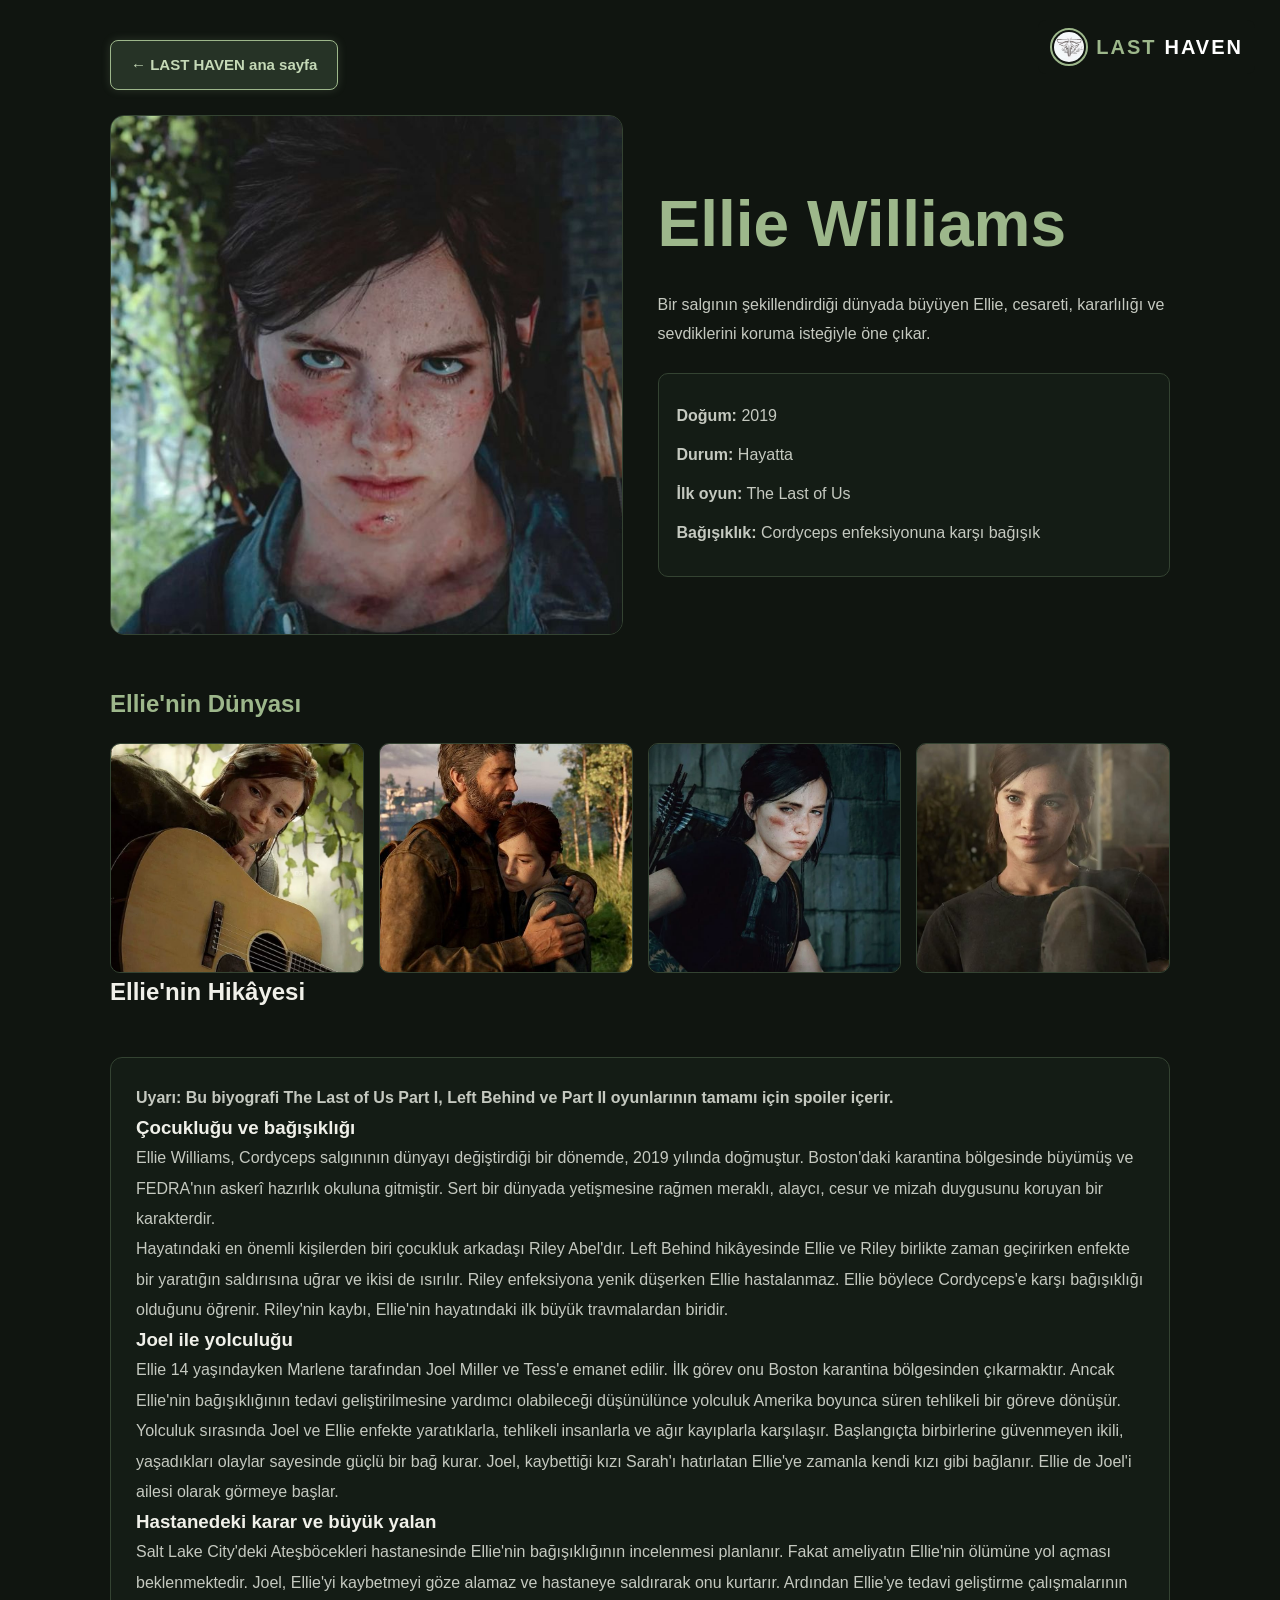
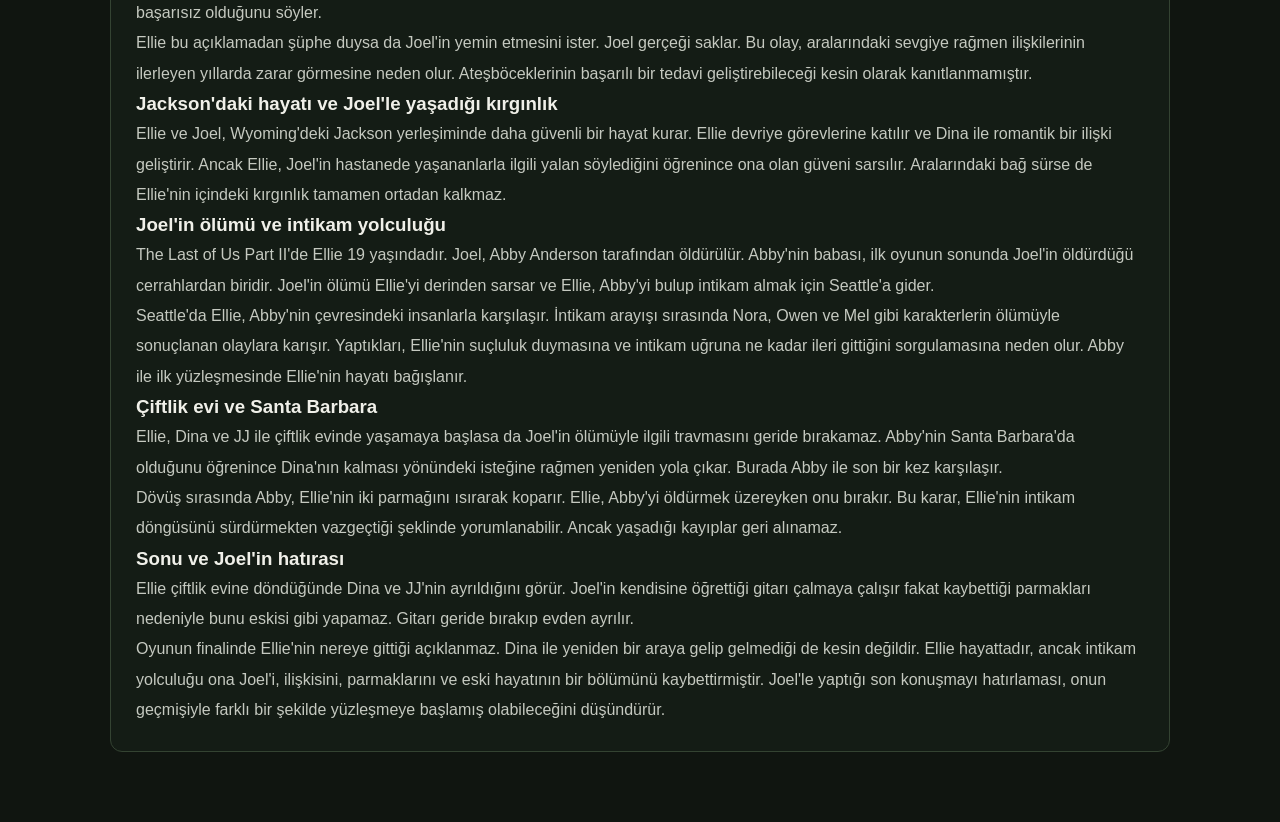
==== ellie.html @ a1680148 "Add files via upload" ====
<!DOCTYPE html>
<html lang="tr">
<head>
    <link rel="icon" type="image/png" href="logo.png">
    <meta charset="UTF-8">
    <meta name="viewport" content="width=device-width, initial-scale=1.0">
    <title>Ellie Williams | LAST HAVEN</title>
    <link rel="stylesheet" href="style.css">
    <style>
        .character-page {
            max-width: 1100px;
            margin: 0 auto;
            padding: 40px 20px 70px;
            color: #f0f0e9;
        }

        .back-link {
            display: inline-block;
            color: #9db78b;
            text-decoration: none;
            margin-bottom: 25px;
        }

        .character-hero {
            display: grid;
            grid-template-columns: 1fr 1fr;
            gap: 35px;
            align-items: center;
        }

        .character-main-image {
            width: 100%;
            height: 520px;
            object-fit: cover;
            border-radius: 14px;
            border: 1px solid #344332;
        }

        .character-info h1 {
            font-size: clamp(2.2rem, 5vw, 4rem);
            margin: 0 0 15px;
            color: #9db78b;
        }

        .character-info p {
            line-height: 1.8;
            color: #c5c9c0;
        }

        .character-details {
            margin-top: 25px;
            padding: 18px;
            background: #141c15;
            border: 1px solid #344332;
            border-radius: 10px;
        }

        .character-details p {
            margin: 10px 0;
        }

        .gallery-title {
            margin: 50px 0 20px;
            color: #9db78b;
        }

        .character-gallery {
            display: grid;
            grid-template-columns: repeat(4, minmax(0, 1fr));
            gap: 15px;
        }

        .character-gallery img {
            width: 100%;
            height: 230px;
            object-fit: cover;
            border-radius: 10px;
            border: 1px solid #344332;
            transition: transform 0.25s, border-color 0.25s;
        }

        .character-gallery img:hover {
            transform: translateY(-5px);
            border-color: #9db78b;
        }

        .character-story {
            margin-top: 45px;
            padding: 25px;
            background: #141c15;
            border-radius: 12px;
            border: 1px solid #344332;
        }

        .character-story h2 {
            color: #9db78b;
        }

        .character-story p {
            line-height: 1.9;
            color: #c5c9c0;
        }

        @media (max-width: 700px) {
            .character-hero {
                grid-template-columns: 1fr;
            }

            .character-main-image {
                height: 400px;
            }

            .character-gallery {
                grid-template-columns: repeat(2, minmax(0, 1fr));
            }

            .character-gallery img {
                height: 200px;
            }
        }
        
.back-link {
    display: inline-flex;
    align-items: center;
    gap: 8px;
    padding: 12px 20px;
    margin-bottom: 25px;

    background-color: #263326;
    color: #c5d9b7;
    border: 1px solid #9db78b;
    border-radius: 8px;

    font-size: 15px;
    font-weight: bold;
    text-decoration: none;

    box-shadow: 0 0 10px rgba(157, 183, 139, 0.2);
    transition: all 0.3s ease;
}

.back-link:hover {
    background-color: #9db78b;
    color: #101510;
    box-shadow: 0 0 18px rgba(157, 183, 139, 0.5);
    transform: translateY(-2px);
}

/* LAST HAVEN logo ve yazısı */
.site-logo {
    position: fixed;
    top: 20px;
    right: 25px;
    display: flex;
    align-items: center;
    gap: 8px;
    text-decoration: none;
    font-size: 20px;
    font-weight: 800;
    letter-spacing: 2px;
    z-index: 9999;
    background: #101510;
    padding: 8px 12px;
    border-radius: 8px;
    transition: transform 0.3s ease;
}

.site-logo img {
    width: 38px;
    height: 38px;
    object-fit: contain;
}

.site-logo .logo-last {
    color: #9db78b;
}

.site-logo .logo-haven {
    color: #ffffff;
}

.site-logo:hover {
    transform: scale(1.04);
}

@media (max-width: 700px) {
    .site-logo {
        top: 12px;
        right: 12px;
        gap: 5px;
        font-size: 14px;
        padding: 6px 8px;
    }

    .site-logo img {
        width: 28px;
        height: 28px;
    }
}
.site-logo .logo-last {
    color: #9db78b !important;
}

.site-logo .logo-haven {
    color: #ffffff !important;
}

.site-logo img {
    display: block;
    width: 38px;
    height: 38px;
    object-fit: contain;
}

.site-logo {
    position: fixed;
    top: 20px;
    right: 25px;
    display: flex;
    align-items: center;
    gap: 8px;
    text-decoration: none;
    font-size: 20px;
    font-weight: 800;
    letter-spacing: 2px;
    z-index: 9999;
}


.site-logo img {
    display: block;
    width: 38px;
    height: 38px;
    object-fit: cover;
    border-radius: 50%;
    border: 2px solid #9db78b;
    padding: 2px;
    box-sizing: border-box;
}



.site-logo .logo-last {
    color: #9db78b !important;
}

.site-logo .logo-haven {
    color: #ffffff !important;
}

@media (max-width: 700px) {
    .site-logo {
        top: 12px;
        right: 12px;
        font-size: 14px;
        gap: 5px;
    }

    .site-logo img {
        width: 28px;
        height: 28px;
    }
}



    </style>
</head>
<body>
    



<a href="index.html" class="site-logo">
    <img src="logo.png" alt="Last Haven Logo">
    <span class="logo-last">LAST</span>
    <span class="logo-haven">HAVEN</span>
</a>





    <main class="character-page">
        <a href="index.html" class="back-link">← LAST HAVEN ana sayfa</a>

        <section class="character-hero">
            <img
                src="images/ellie.jpg"
                alt="Ellie Williams"
                class="character-main-image"
            >

            <div class="character-info">
                <h1>Ellie Williams</h1>
                <p>
                    Bir salgının şekillendirdiği dünyada büyüyen Ellie,
                    cesareti, kararlılığı ve sevdiklerini koruma isteğiyle
                    öne çıkar.
                </p>

                <div class="character-details">
                    <p><strong>Doğum:</strong> 2019</p>
                    <p><strong>Durum:</strong> Hayatta</p>
                    <p><strong>İlk oyun:</strong> The Last of Us</p>
                    <p><strong>Bağışıklık:</strong> Cordyceps enfeksiyonuna karşı bağışık</p>
                </div>
            </div>
        </section>

        <h2 class="gallery-title">Ellie'nin Dünyası</h2>

        <section class="character-gallery">
            <img src="images/ellie-guitar.jpg" alt="Ellie gitarıyla">
            <img src="images/ellie-seattle.jpg" alt="Ellie Seattle'da">
            <img src="images/ellie-santa-barbara.jpg" alt="Ellie Santa Barbara'da">
            <img src="images/ellie-portrait.jpg" alt="Ellie portresi">
        </section>

        
<h2>Ellie'nin Hikâyesi</h2>

<section class="character-story">
    <p><strong>Uyarı: Bu biyografi The Last of Us Part I,
    Left Behind ve Part II oyunlarının tamamı için spoiler içerir.</strong></p>

    <h3>Çocukluğu ve bağışıklığı</h3>
    <p>
        Ellie Williams, Cordyceps salgınının dünyayı değiştirdiği bir dönemde,
        2019 yılında doğmuştur. Boston'daki karantina bölgesinde büyümüş ve
        FEDRA'nın askerî hazırlık okuluna gitmiştir. Sert bir dünyada yetişmesine
        rağmen meraklı, alaycı, cesur ve mizah duygusunu koruyan bir karakterdir.
    </p>
    <p>
        Hayatındaki en önemli kişilerden biri çocukluk arkadaşı Riley Abel'dır.
        Left Behind hikâyesinde Ellie ve Riley birlikte zaman geçirirken enfekte
        bir yaratığın saldırısına uğrar ve ikisi de ısırılır. Riley enfeksiyona
        yenik düşerken Ellie hastalanmaz. Ellie böylece Cordyceps'e karşı
        bağışıklığı olduğunu öğrenir. Riley'nin kaybı, Ellie'nin hayatındaki
        ilk büyük travmalardan biridir.
    </p>

    <h3>Joel ile yolculuğu</h3>
    <p>
        Ellie 14 yaşındayken Marlene tarafından Joel Miller ve Tess'e emanet
        edilir. İlk görev onu Boston karantina bölgesinden çıkarmaktır.
        Ancak Ellie'nin bağışıklığının tedavi geliştirilmesine yardımcı
        olabileceği düşünülünce yolculuk Amerika boyunca süren tehlikeli
        bir göreve dönüşür.
    </p>
    <p>
        Yolculuk sırasında Joel ve Ellie enfekte yaratıklarla, tehlikeli
        insanlarla ve ağır kayıplarla karşılaşır. Başlangıçta birbirlerine
        güvenmeyen ikili, yaşadıkları olaylar sayesinde güçlü bir bağ kurar.
        Joel, kaybettiği kızı Sarah'ı hatırlatan Ellie'ye zamanla kendi kızı
        gibi bağlanır. Ellie de Joel'i ailesi olarak görmeye başlar.
    </p>

    <h3>Hastanedeki karar ve büyük yalan</h3>
    <p>
        Salt Lake City'deki Ateşböcekleri hastanesinde Ellie'nin bağışıklığının
        incelenmesi planlanır. Fakat ameliyatın Ellie'nin ölümüne yol açması
        beklenmektedir. Joel, Ellie'yi kaybetmeyi göze alamaz ve hastaneye
        saldırarak onu kurtarır. Ardından Ellie'ye tedavi geliştirme
        çalışmalarının başarısız olduğunu söyler.
    </p>
    <p>
        Ellie bu açıklamadan şüphe duysa da Joel'in yemin etmesini ister.
        Joel gerçeği saklar. Bu olay, aralarındaki sevgiye rağmen ilişkilerinin
        ilerleyen yıllarda zarar görmesine neden olur. Ateşböceklerinin
        başarılı bir tedavi geliştirebileceği kesin olarak kanıtlanmamıştır.
    </p>

    <h3>Jackson'daki hayatı ve Joel'le yaşadığı kırgınlık</h3>
    <p>
        Ellie ve Joel, Wyoming'deki Jackson yerleşiminde daha güvenli bir
        hayat kurar. Ellie devriye görevlerine katılır ve Dina ile romantik
        bir ilişki geliştirir. Ancak Ellie, Joel'in hastanede yaşananlarla
        ilgili yalan söylediğini öğrenince ona olan güveni sarsılır.
        Aralarındaki bağ sürse de Ellie'nin içindeki kırgınlık tamamen
        ortadan kalkmaz.
    </p>

    <h3>Joel'in ölümü ve intikam yolculuğu</h3>
    <p>
        The Last of Us Part II'de Ellie 19 yaşındadır. Joel, Abby Anderson
        tarafından öldürülür. Abby'nin babası, ilk oyunun sonunda Joel'in
        öldürdüğü cerrahlardan biridir. Joel'in ölümü Ellie'yi derinden
        sarsar ve Ellie, Abby'yi bulup intikam almak için Seattle'a gider.
    </p>
    <p>
        Seattle'da Ellie, Abby'nin çevresindeki insanlarla karşılaşır.
        İntikam arayışı sırasında Nora, Owen ve Mel gibi karakterlerin
        ölümüyle sonuçlanan olaylara karışır. Yaptıkları, Ellie'nin
        suçluluk duymasına ve intikam uğruna ne kadar ileri gittiğini
        sorgulamasına neden olur. Abby ile ilk yüzleşmesinde Ellie'nin
        hayatı bağışlanır.
    </p>

    <h3>Çiftlik evi ve Santa Barbara</h3>
    <p>
        Ellie, Dina ve JJ ile çiftlik evinde yaşamaya başlasa da Joel'in
        ölümüyle ilgili travmasını geride bırakamaz. Abby'nin Santa Barbara'da
        olduğunu öğrenince Dina'nın kalması yönündeki isteğine rağmen yeniden
        yola çıkar. Burada Abby ile son bir kez karşılaşır.
    </p>
    <p>
        Dövüş sırasında Abby, Ellie'nin iki parmağını ısırarak koparır.
        Ellie, Abby'yi öldürmek üzereyken onu bırakır. Bu karar, Ellie'nin
        intikam döngüsünü sürdürmekten vazgeçtiği şeklinde yorumlanabilir.
        Ancak yaşadığı kayıplar geri alınamaz.
    </p>

    <h3>Sonu ve Joel'in hatırası</h3>
    <p>
        Ellie çiftlik evine döndüğünde Dina ve JJ'nin ayrıldığını görür.
        Joel'in kendisine öğrettiği gitarı çalmaya çalışır fakat kaybettiği
        parmakları nedeniyle bunu eskisi gibi yapamaz. Gitarı geride bırakıp
        evden ayrılır.
    </p>
    <p>
        Oyunun finalinde Ellie'nin nereye gittiği açıklanmaz. Dina ile
        yeniden bir araya gelip gelmediği de kesin değildir. Ellie hayattadır,
        ancak intikam yolculuğu ona Joel'i, ilişkisini, parmaklarını ve
        eski hayatının bir bölümünü kaybettirmiştir. Joel'le yaptığı son
        konuşmayı hatırlaması, onun geçmişiyle farklı bir şekilde yüzleşmeye
        başlamış olabileceğini düşündürür.
    </p>
</section>

    </main>

</body>
</html>
---- style.css ----
/* GENEL AYARLAR */

* {
    margin: 0;
    padding: 0;
    box-sizing: border-box;
}

html {
    scroll-behavior: smooth;
}

body {
    background-color: #101510;
    color: #e8e8df;
    font-family: Arial, sans-serif;
    line-height: 1.6;
}

/* ÜST MENÜ */

.site-header {
    position: sticky;
    top: 0;
    z-index: 100;

    background-color: rgba(15, 22, 16, 0.95);
    border-bottom: 1px solid #344235;
}

.navbar {
    max-width: 1200px;
    margin: 0 auto;
    padding: 22px 24px;

    display: flex;
    align-items: center;
    justify-content: space-between;
    gap: 24px;
}

.logo {
    display: inline-flex;
    align-items: center;
    gap: 10px;

    color: #f0f0e9;
    font-size: 23px;
    font-weight: 800;
    text-decoration: none;
    letter-spacing: 2px;
    white-space: nowrap;
    
}

.logo-img {
    width: 34px;
    height: 34px;
    object-fit: cover;
    border-radius: 50%;
    display: block;
}

.logo-text {
    display: inline-block;
}

.logo span {
    color: #91a87d;
}

.nav-links {
    display: flex;
    align-items: center;
    gap: 30px;
}

.nav-links a {
    color: #c0c9bb;
    font-size: 14px;
    text-decoration: none;
    transition: color 0.3s;
}

.nav-links a:hover {
    color: #b2d49d;
}

.cart-button {
    position: relative;
    padding: 10px 15px;

    border: 1px solid #52634e;
    border-radius: 8px;

    background-color: #243026;
    color: white;
    font-size: 20px;

    cursor: pointer;
}

#sepetSayisi {
    position: absolute;
    top: -9px;
    right: -9px;

    min-width: 22px;
    padding: 2px 5px;

    background-color: #91a87d;
    color: #101510;

    border-radius: 20px;
    font-size: 12px;
    font-weight: bold;
    text-align: center;
}

/* BÜYÜK GİRİŞ ALANI */

.hero {
    position: relative;
    min-height: 610px;

    display: flex;
    align-items: center;

    padding: 100px 8%;

    background:
        linear-gradient(
            90deg,
            rgba(8, 14, 9, 0.96),
            rgba(8, 14, 9, 0.48)
        ),
        linear-gradient(
            135deg,
            #283b2a,
            #111811 65%
        );
}

.hero-content {
    position: relative;
    z-index: 1;
    max-width: 650px;
}

.hero-label {
    margin-bottom: 20px;

    color: #a4ba90;
    font-size: 12px;
    font-weight: bold;
    letter-spacing: 4px;
}

.hero h1 {
    font-size: clamp(38px, 6vw, 76px);
    line-height: 1.1;
    letter-spacing: -2px;
}

.hero h1 span {
    display: block;
    color: #9db78b;
}

.hero-description {
    max-width: 480px;
    margin-top: 25px;

    color: #bfc8ba;
    font-size: 17px;
}

.hero-button {
    display: inline-block;

    margin-top: 35px;
    padding: 14px 28px;

    background-color: #647f54;
    color: #ffffff;

    border-radius: 5px;
    text-decoration: none;
    font-weight: bold;

    transition:
        background-color 0.3s,
        transform 0.3s;
}

.hero-button:hover {
    background-color: #83a36f;
    transform: translateY(-3px);
}

/* DİĞER BÖLÜMLER */

.placeholder-section {
    padding: 100px 8%;
    min-height: 260px;

    border-top: 1px solid #2a352b;
}

.placeholder-section h2 {
    margin-bottom: 14px;
    color: #e4eadd;
    font-size: 30px;
}

.placeholder-section p {
    color: #aab8a8;
}

/* ALT BİLGİ */

.site-footer {
    padding: 30px 20px;

    background-color: #0b100c;
    border-top: 1px solid #2a352b;

    color: #819080;
    text-align: center;
    font-size: 13px;
}

/* TELEFON UYUMLULUĞU */

@media (max-width: 768px) {

    .navbar {
        flex-wrap: wrap;
    }

    .nav-links {
        order: 3;
        width: 100%;
        justify-content: center;
        flex-wrap: wrap;
        gap: 14px;
    }

    .hero {
        min-height: 520px;
        padding: 75px 7%;
    }

    .hero h1 {
        letter-spacing: -1px;
    }

    .hero-description {
        font-size: 15px;
    }
}


/* ===== HAKKIMIZDA ===== */

.about-section {
    padding: 100px 8%;
    background-color: #141c15;
    border-top: 1px solid #344235;
}

.about-container {
    max-width: 1100px;
    margin: 0 auto;
}

.about-label {
    color: #9db78b;
    font-size: 12px;
    letter-spacing: 4px;
    font-weight: bold;
    margin-bottom: 15px;
}

.about-container h2 {
    font-size: clamp(30px, 5vw, 48px);
    color: #f0f0e9;
    margin-bottom: 20px;
}

.about-container h2 span {
    color: #9db78b;
}

.about-description {
    max-width: 750px;
    color: #bfc8ba;
    font-size: 17px;
    line-height: 1.9;
    margin-bottom: 40px;
}

/* MAĞAZA ADRESİ */

.store-address {
    padding: 25px;
    margin-bottom: 30px;
    background-color: #1d291e;
    border: 1px solid #344235;
    border-radius: 12px;
}

.store-address h3 {
    color: #e8e8df;
    margin-bottom: 10px;
}

.store-address p {
    color: #bfc8ba;
}

.store-address small {
    display: block;
    margin-top: 8px;
    color: #91a28f;
}

/* İLETİŞİM */

.contact-area {
    padding: 30px;
    background-color: #1d291e;
    border: 1px solid #344235;
    border-radius: 12px;
}

.contact-area h3 {
    color: #f0f0e9;
    font-size: 24px;
    margin-bottom: 10px;
}

.contact-area > p {
    color: #bfc8ba;
    margin-bottom: 25px;
}

.contact-links {
    display: flex;
    flex-wrap: wrap;
    gap: 15px;
}

.contact-btn {
    display: inline-flex;
    align-items: center;
    justify-content: center;

    padding: 13px 24px;

    color: #f0f0e9;
    background-color: #334735;
    border: 1px solid #526b50;
    border-radius: 8px;

    font-size: 14px;
    font-weight: bold;
    text-decoration: none;

    transition: all 0.3s ease;
}

.contact-btn:hover {
    background-color: #658455;
    border-color: #9db78b;
    transform: translateY(-3px);
}

.contact-btn:focus-visible {
    outline: 2px solid #b8e1a7;
    outline-offset: 4px;
}

/* TELEFON EKRANI */

@media (max-width: 480px) {
    .about-section {
        padding: 65px 6%;
    }

    .contact-area {
        padding: 20px;
    }

    .contact-links {
        flex-direction: column;
    }

    .contact-btn {
        width: 100%;
    }
}

/* ===== ÜRÜNLER BÖLÜMÜ ===== */

.products-section {
    padding: 100px 8%;
    background-color: #111711;
    border-top: 1px solid #2a352b;
}

.section-heading {
    max-width: 700px;
    margin-bottom: 45px;
}

.section-label {
    color: #9db78b;
    font-size: 12px;
    font-weight: bold;
    letter-spacing: 4px;
    margin-bottom: 14px;
}

.section-heading h2 {
    font-size: clamp(30px, 5vw, 46px);
    color: #f0f0e9;
    margin-bottom: 14px;
}

.section-description {
    color: #b6c1b4;
    font-size: 16px;
    line-height: 1.8;
}

/* Kartların dizilimi */
.products-grid {
    display: grid;
    grid-template-columns: repeat(4, 1fr);
    gap: 24px;
}

/* Ürün kartı */
.product-card {
    background-color: #1a231b;
    border: 1px solid #324033;
    border-radius: 14px;
    overflow: hidden;
    transition: transform 0.3s ease, border-color 0.3s ease;
}

.product-card:hover {
    transform: translateY(-6px);
    border-color: #7e9a6d;
}

/* Ürün görsel alanı */
.product-image {
    min-height: 180px;
    display: flex;
    align-items: center;
    justify-content: center;

    background:
        linear-gradient(135deg, #2a3a2b, #141b15);
    color: #dfe7d8;
    font-size: 58px;
}

/* Kartın alt bilgi alanı */
.product-content {
    padding: 22px;
}

.product-category {
    color: #90a886;
    font-size: 12px;
    letter-spacing: 2px;
    text-transform: uppercase;
    margin-bottom: 10px;
}

.product-content h3 {
    color: #f0f0e9;
    font-size: 22px;
    margin-bottom: 12px;
    line-height: 1.3;
}

.product-text {
    color: #b7c1b2;
    font-size: 14px;
    line-height: 1.8;
    margin-bottom: 22px;
    min-height: 75px;
}

/* Fiyat ve buton alanı */
.product-bottom {
    display: flex;
    align-items: center;
    justify-content: space-between;
    gap: 12px;
    flex-wrap: wrap;
}

.product-price {
    color: #d8e5ce;
    font-size: 20px;
    font-weight: bold;
}

.add-to-cart-btn {
    padding: 11px 18px;
    border: 1px solid #5e7752;
    border-radius: 8px;
    background-color: #2f3d30;
    color: #f0f0e9;
    font-size: 14px;
    font-weight: bold;
    cursor: pointer;
    transition: all 0.3s ease;
}

.add-to-cart-btn:hover {
    background-color: #6d885d;
    border-color: #9db78b;
    transform: translateY(-2px);
}

/* Tablet */
@media (max-width: 1100px) {
    .products-grid {
        grid-template-columns: repeat(2, 1fr);
    }
}

/* Telefon */
@media (max-width: 640px) {
    .products-section {
        padding: 70px 6%;
    }

    .products-grid {
        grid-template-columns: 1fr;
    }

    .product-content h3 {
        font-size: 20px;
    }
}


/* ===== KOLEKSİYONLAR ===== */

.collections-section {
    padding: 100px 8%;
    background-color: #151d16;
    border-top: 1px solid #344235;
}

.collections-heading {
    margin-bottom: 45px;
}

.collections-label {
    color: #9db78b;
    font-size: 12px;
    font-weight: bold;
    letter-spacing: 3px;
}

.collections-heading h2 {
    color: #f0f0e9;
    font-size: 38px;
    margin: 12px 0;
}

.collections-heading > p:last-child {
    color: #b6c1b4;
}

/* Üç kartı yan yana dizer */
.collections-grid {
    display: grid;
    grid-template-columns: repeat(3, 1fr);
    gap: 24px;
}

.collection-card {
    display: flex;
    flex-direction: column;

    padding: 30px;
    background-color: #202c21;
    border: 1px solid #415343;
    border-radius: 14px;

    transition: transform 0.3s, border-color 0.3s;
}

.collection-card:hover {
    transform: translateY(-6px);
    border-color: #9db78b;
}

.collection-symbol {
    font-size: 46px;
    margin-bottom: 20px;
}

.collection-number {
    color: #9db78b;
    font-size: 11px;
    letter-spacing: 2px;
}

.collection-card h3 {
    color: #f0f0e9;
    font-size: 25px;
    margin: 12px 0;
}

.collection-description {
    color: #b6c1b4;
    font-size: 14px;
    margin-bottom: 22px;
}

.collection-items {
    padding-left: 20px;
    margin-bottom: 30px;
    color: #d0d9ca;
    line-height: 2;
}

.collection-items li::marker {
    color: #9db78b;
}

.collection-bottom {
    margin-top: auto;
    display: flex;
    flex-direction: column;
    gap: 15px;
}

.collection-price {
    color: #e2edd9;
    font-size: 25px;
    font-weight: bold;
}

.collection-cart-btn {
    padding: 14px 18px;
    background-color: #647f54;
    color: white;

    border: none;
    border-radius: 8px;

    font-size: 14px;
    font-weight: bold;
    cursor: pointer;

    transition: background-color 0.3s;
}

.collection-cart-btn:hover {
    background-color: #83a36f;
}

.collections-disclaimer {
    margin-top: 28px;
    color: #91a28f;
    font-size: 12px;
}

/* Tablet */
@media (max-width: 1000px) {
    .collections-grid {
        grid-template-columns: repeat(2, 1fr);
    }
}

/* Telefon */
@media (max-width: 650px) {
    .collections-section {
        padding: 70px 6%;
    }

    .collections-grid {
        grid-template-columns: 1fr;
    }

    .collections-heading h2 {
        font-size: 30px;
    }
}

/* ===== ÜRÜN ARAMA VE FİLTRELEME ===== */

.product-filters {
    margin-bottom: 35px;
}

/* Arama kutusu */
.search-box {
    display: flex;
    align-items: center;
    gap: 12px;

    max-width: 500px;
    padding: 15px 20px;

    background-color: #202c21;
    border: 1px solid #415343;
    border-radius: 10px;

    margin-bottom: 25px;
}

.search-box i {
    color: #9db78b;
    font-size: 18px;
}

.search-box input {
    width: 100%;

    background: transparent;
    border: none;
    outline: none;

    color: #f0f0e9;
    font-size: 15px;
}

.search-box input::placeholder {
    color: #91a28f;
}

.search-box:focus-within {
    border-color: #9db78b;
    box-shadow: 0 0 0 2px rgba(157, 183, 139, 0.2);
}

/* Kategori butonları */
.category-filters {
    display: flex;
    flex-wrap: wrap;
    gap: 12px;
}

.filter-btn {
    padding: 11px 18px;

    background-color: #202c21;
    color: #bfc8ba;

    border: 1px solid #415343;
    border-radius: 8px;

    font-size: 14px;
    cursor: pointer;

    transition: all 0.3s ease;
}

.filter-btn:hover {
    background-color: #354837;
    color: white;
}

/* Seçili kategori */
.filter-btn.active {
    background-color: #647f54;
    border-color: #9db78b;
    color: white;
    font-weight: bold;
}

/* Sonuç mesajı */
.product-results {
    margin-top: 18px;
    color: #9db78b;
    font-size: 14px;
}

/* Filtrelenen ürünleri gizleme */
.product-card.is-hidden {
    display: none;
}

/* Telefon */
@media (max-width: 640px) {

    .search-box {
        max-width: 100%;
    }

    .category-filters {
        gap: 8px;
    }

    .filter-btn {
        padding: 10px 13px;
        font-size: 12px;
    }
}
.back-link {
    color: #9db78b;
    text-decoration: none;
    font-size: 14px;
}

.back-link:hover {
    color: #d4e6ca;
}


/* ===== KÜÇÜK BİLDİRİM SİSTEMİ ===== */

.toast {
    position: fixed;
    top: 90px;
    right: 25px;

    z-index: 5000;

    display: flex;
    align-items: center;
    gap: 12px;

    max-width: min(360px, calc(100vw - 32px));
    padding: 16px 22px;

    background-color: #1d3020;
    color: #f0f0e9;

    border: 1px solid #73976b;
    border-radius: 12px;

    box-shadow: 0 12px 35px rgba(0, 0, 0, 0.4);

    opacity: 0;
    visibility: hidden;
    transform: translateY(-15px);
    pointer-events: none;

    transition:
        opacity 0.3s ease,
        transform 0.3s ease,
        visibility 0.3s ease;
}

/* Bildirim görünürken */
.toast.show {
    opacity: 1;
    visibility: visible;
    transform: translateY(0);
}

/* Onay işareti */
.toast-icon {
    width: 27px;
    height: 27px;

    display: flex;
    justify-content: center;
    align-items: center;
    flex-shrink: 0;

    background-color: #526f48;
    color: white;

    border-radius: 50%;
    font-weight: bold;
}

#bildirimMetni {
    font-size: 14px;
    line-height: 1.5;
}

/* Mobil */
@media (max-width: 480px) {
    .toast {
        top: 75px;
        right: 16px;
        left: 16px;
        max-width: none;
    }
}

@media (prefers-reduced-motion: reduce) {
    .toast {
        transition: none;
    }
}


/* LAST HAVEN LOGO RENKLERİ */

.logo .logo-text {
    display: inline-flex;
    align-items: center;
    gap: 6px;
}

.logo .logo-white {
    color: #f0f0e9;
}

.logo .logo-green {
    color: #91a87d;
}

.logo-img {
    width: 34px;
    height: 34px;
    object-fit: cover;
    border-radius: 50%;
}


/* ===== HERO KARAKTER FOTOĞRAFLARI ===== */

.hero {
    display: flex;
    align-items: center;
    justify-content: space-between;
    gap: 50px;
}

/* Soldaki yazı alanı */
.hero-content {
    flex: 1;
    min-width: 0;
}

/* Sağdaki karakter alanı */
.hero-characters {
    display: flex;
    align-items: center;
    gap: 12px;
    width: 48%;
    height: 350px;
    flex-shrink: 0;
}

/* Her karakterin fotoğraf kutusu */
.character-photo {
    position: relative;
    flex: 1;
    height: 100%;
    min-width: 0;
    overflow: hidden;

    border-radius: 12px;
    border: 1px solid #3c5137;
}

/* Fotoğraflar */
.character-photo img {
    width: 100%;
    height: 100%;
    object-fit: cover;

    filter: brightness(0.8) saturate(0.75);
    transition: transform 0.4s ease, filter 0.4s ease;
}

/* Karakter isimleri */
.character-photo span {
    position: absolute;
    bottom: 15px;
    left: 0;
    width: 100%;

    color: white;
    text-align: center;
    font-size: 12px;
    font-weight: 700;
    letter-spacing: 2px;

    text-shadow: 0 2px 8px black;
}

/* Fareyle üzerine gelince */
.character-photo:hover img {
    transform: scale(1.07);
    filter: brightness(1) saturate(1);
}

/* Telefon ve tablet görünümü */
@media (max-width: 900px) {

    .hero {
        flex-direction: column;
        align-items: stretch;
    }

    .hero-characters {
        width: 100%;
        height: 300px;
    }
}

@media (max-width: 480px) {

    .hero-characters {
        gap: 7px;
        height: 220px;
    }

    .character-photo span {
        font-size: 10px;
        letter-spacing: 1px;
    }
}


.hero-characters {
    position: relative;
}

.character-notice {
    color: #c7d2c0;
    font-size: 13px;
    line-height: 1.5;
    text-align: center;
    margin: 0 0 12px;
    width: 100%;
}

.hero-side {
    width: 48%;
    flex-shrink: 0;
    min-width: 0;
}

.hero-side .hero-characters {
    width: 100%;
}

.character-notice {
    position: static;
    width: 100%;
    box-sizing: border-box;

    margin: 0 0 15px;
    padding: 12px 16px;

    text-align: center;
    color: #c7d2c0;
    font-size: 15px;
    line-height: 1.6;

    border: 1px solid #3c5137;
    border-radius: 12px;
    background: rgba(60, 81, 55, 0.12);
}

@media (max-width: 900px) {
    .hero-side {
        width: 100%;
    }
}
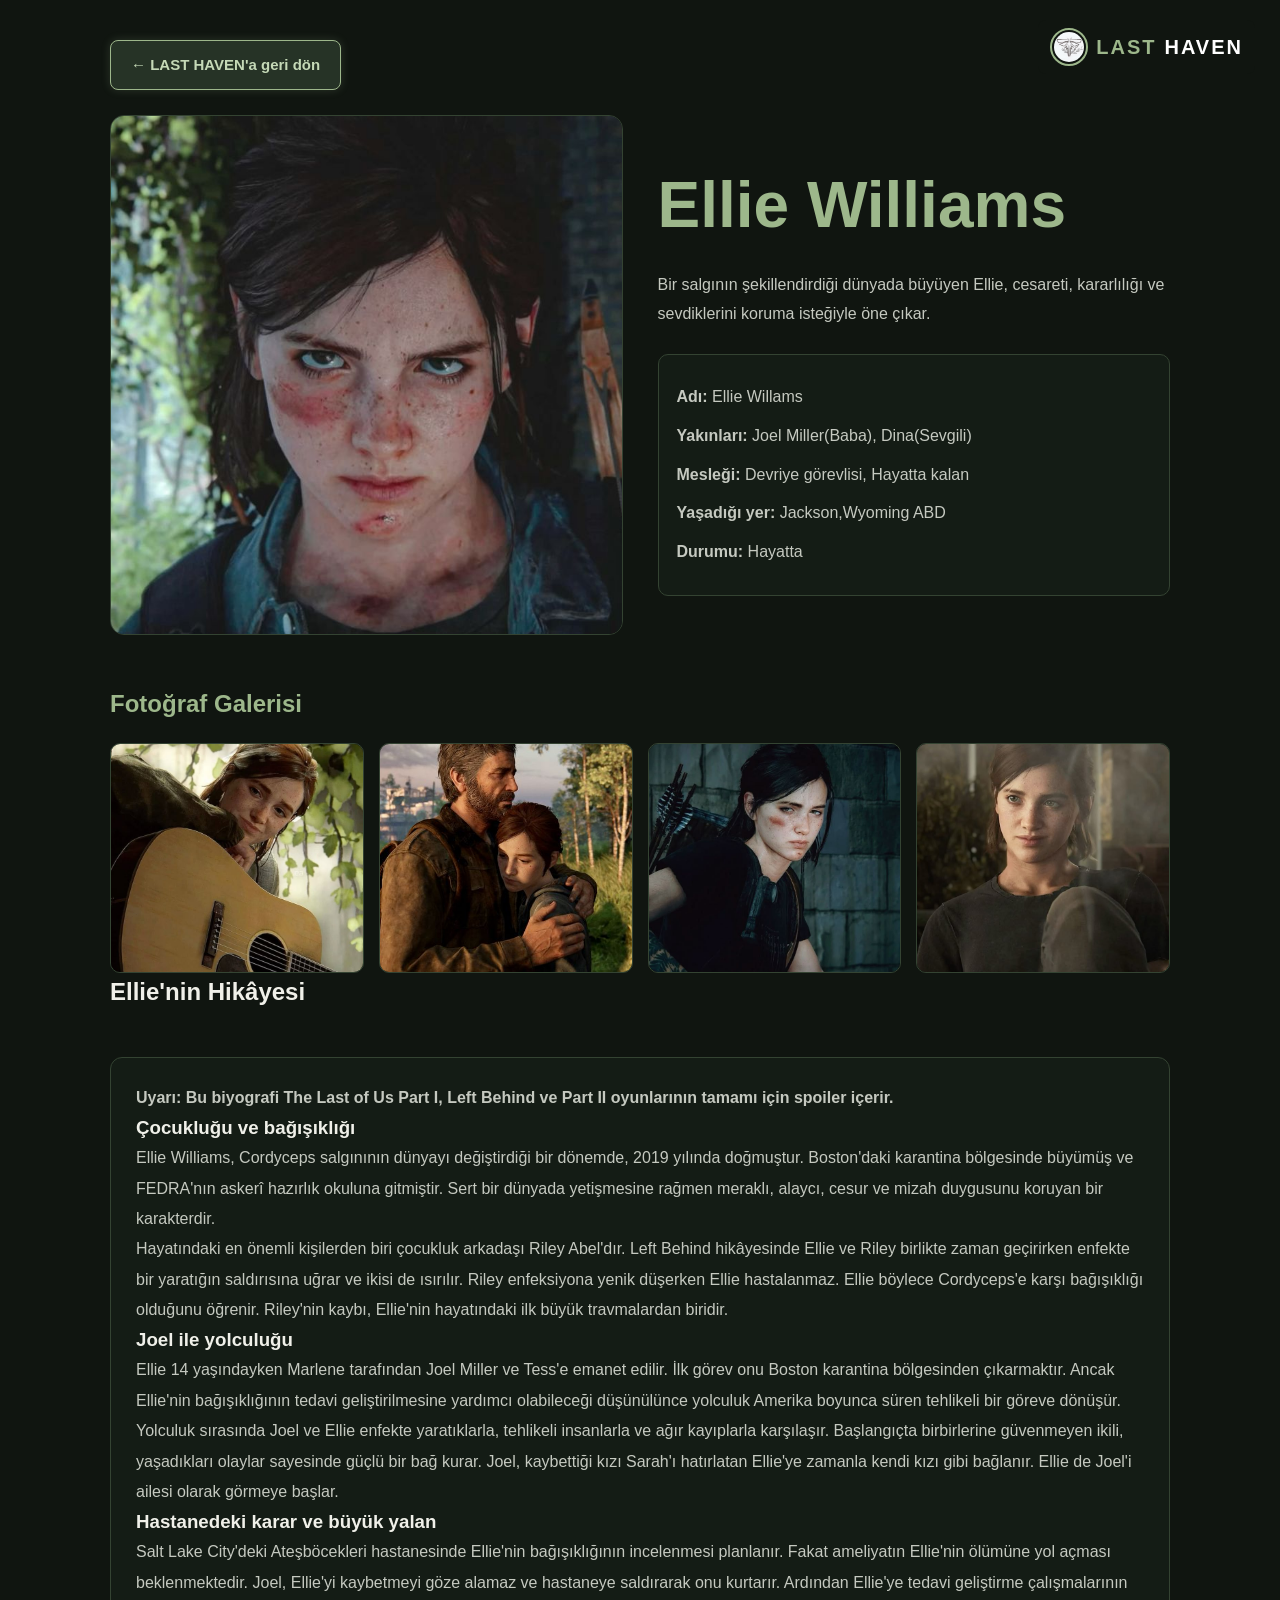
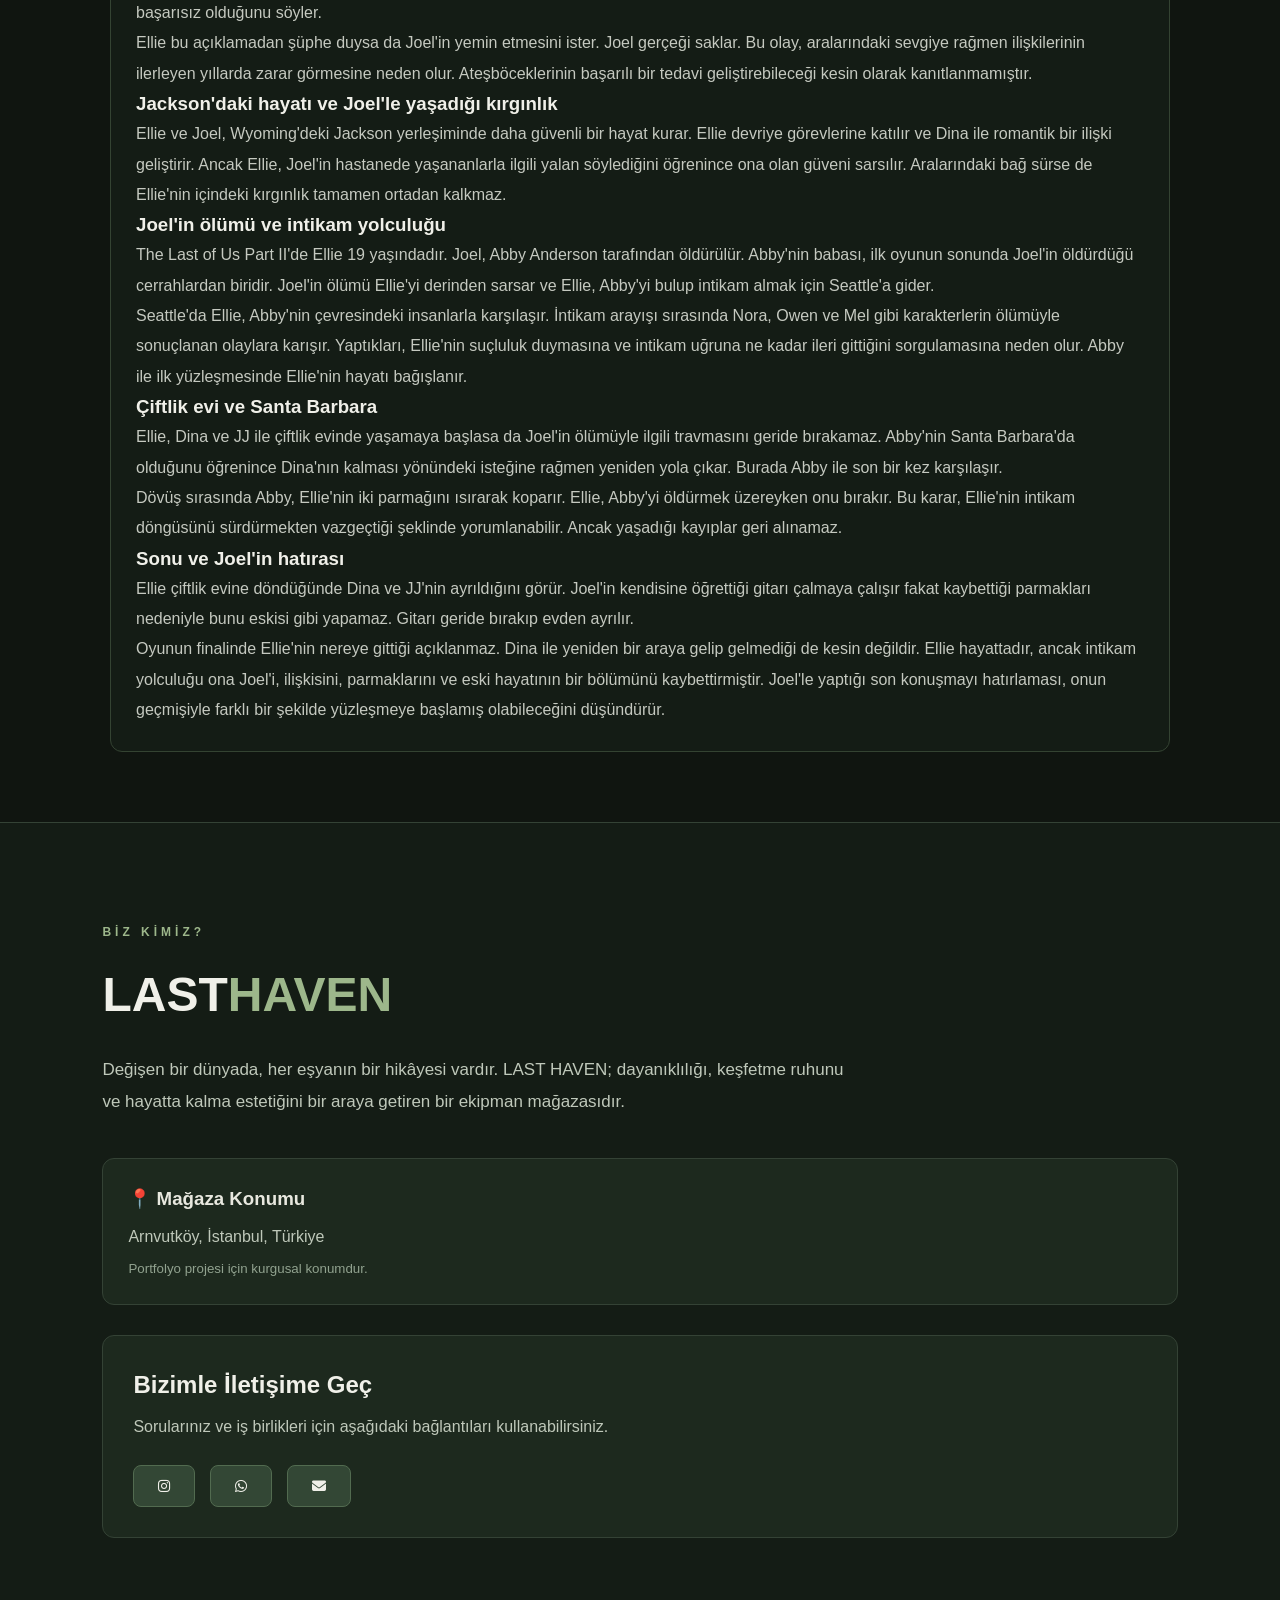
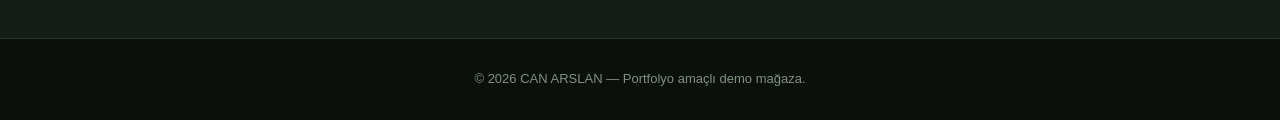
==== commit 651c9559: "Add files via upload" ====
--- a/ellie.html
+++ b/ellie.html
@@ -6,6 +6,8 @@
     <meta charset="UTF-8">
     <meta name="viewport" content="width=device-width, initial-scale=1.0">
     <title>Ellie Williams | LAST HAVEN</title>
+    <link rel="stylesheet"
+href="https://cdnjs.cloudflare.com/ajax/libs/font-awesome/6.5.1/css/all.min.css">
     <link rel="stylesheet" href="style.css">
     <style>
         .character-page {
@@ -261,13 +263,106 @@
         width: 28px;
         height: 28px;
     }
-}
-
+    .site-footer {
+    padding: 30px 20px;
+
+    background-color: #0b100c;
+    border-top: 1px solid #2a352b;
+
+    color: #819080;
+    text-align: center;
+    font-size: 13px;
+}
+}
+
+
+
+
+store-address {
+    padding: 25px;
+    margin-bottom: 30px;
+    background-color: #1d291e;
+    border: 1px solid #344235;
+    border-radius: 12px;
+}
+
+.store-address h3 {
+    color: #e8e8df;
+    margin-bottom: 10px;
+}
+
+.store-address p {
+    color: #bfc8ba;
+}
+
+.store-address small {
+    display: block;
+    margin-top: 8px;
+    color: #91a28f;
+}
+
+/* İLETİŞİM */
+
+.contact-area {
+    padding: 30px;
+    background-color: #1d291e;
+    border: 1px solid #344235;
+    border-radius: 12px;
+}
+
+.contact-area h3 {
+    color: #f0f0e9;
+    font-size: 24px;
+    margin-bottom: 10px;
+}
+
+.contact-area > p {
+    color: #bfc8ba;
+    margin-bottom: 25px;
+}
+
+.contact-links {
+    display: flex;
+    flex-wrap: wrap;
+    gap: 15px;
+}
+
+.contact-btn {
+    display: inline-flex;
+    align-items: center;
+    justify-content: center;
+
+    padding: 13px 24px;
+
+    color: #f0f0e9;
+    background-color: #334735;
+    border: 1px solid #526b50;
+    border-radius: 8px;
+
+    font-size: 14px;
+    font-weight: bold;
+    text-decoration: none;
+
+    transition: all 0.3s ease;
+}
+
+.contact-btn:hover {
+    background-color: #658455;
+    border-color: #9db78b;
+    transform: translateY(-3px);
+}
+
+.contact-btn:focus-visible {
+    outline: 2px solid #b8e1a7;
+    outline-offset: 4px;
+}
 
 
     </style>
 </head>
 <body>
+
+
     
 
 
@@ -283,7 +378,7 @@
 
 
     <main class="character-page">
-        <a href="index.html" class="back-link">← LAST HAVEN ana sayfa</a>
+        <a href="index.html" class="back-link">← LAST HAVEN'a geri dön</a>
 
         <section class="character-hero">
             <img
@@ -301,15 +396,16 @@
                 </p>
 
                 <div class="character-details">
-                    <p><strong>Doğum:</strong> 2019</p>
-                    <p><strong>Durum:</strong> Hayatta</p>
-                    <p><strong>İlk oyun:</strong> The Last of Us</p>
-                    <p><strong>Bağışıklık:</strong> Cordyceps enfeksiyonuna karşı bağışık</p>
+                    <p><strong>Adı:</strong> Ellie Willams</p>
+                    <p><strong>Yakınları:</strong> Joel Miller(Baba), Dina(Sevgili)</p>
+                    <p><strong>Mesleği:</strong> Devriye görevlisi, Hayatta kalan</p>
+                    <p><strong>Yaşadığı yer:</strong> Jackson,Wyoming ABD </p>
+                    <p><strong>Durumu:</strong> Hayatta</p>
                 </div>
             </div>
         </section>
 
-        <h2 class="gallery-title">Ellie'nin Dünyası</h2>
+        <h2 class="gallery-title">Fotoğraf Galerisi </h2>
 
         <section class="character-gallery">
             <img src="images/ellie-guitar.jpg" alt="Ellie gitarıyla">
@@ -430,6 +526,96 @@
 </section>
 
     </main>
+                
+<!-- HAKKIMIZDA VE İLETİŞİM -->
+<section id="hakkimizda" class="about-section">
+
+    <div class="about-container">
+
+        <p class="about-label">BİZ KİMİZ?</p>
+
+        <h2>LAST<span>HAVEN</span></h2>
+
+        <p class="about-description">
+            Değişen bir dünyada, her eşyanın bir hikâyesi vardır.
+            LAST HAVEN; dayanıklılığı, keşfetme ruhunu ve
+            hayatta kalma estetiğini bir araya getiren
+             bir ekipman mağazasıdır.
+        </p>
+
+        <div class="store-address">
+            <h3>📍 Mağaza Konumu</h3>
+            <p>Arnvutköy, İstanbul, Türkiye</p>
+            <small>Portfolyo projesi için kurgusal konumdur.</small>
+        </div>
+
+        <div class="contact-area">
+            <h3>Bizimle İletişime Geç</h3>
+
+            <p>
+                Sorularınız ve iş birlikleri için
+                aşağıdaki bağlantıları kullanabilirsiniz.
+            </p>
+
+            
+<div class="contact-links">
+
+    <!-- INSTAGRAM -->
+    <a href="https://www.instagram.com/ac.rsln/"
+       target="_blank"
+       rel="noopener noreferrer"
+       class="contact-btn instagram-btn">
+
+        <i class="fa-brands fa-instagram"></i>
+        <span></span>
+
+    </a>
+
+    <!-- WHATSAPP -->
+    <a href="https://wa.me/905076780957"
+       target="_blank"
+       rel="noopener noreferrer"
+       class="contact-btn whatsapp-btn">
+
+        <i class="fa-brands fa-whatsapp"></i>
+        <span></span>
+
+    </a>
+
+   
+<!-- E-POSTA -->
+<a href="https://mail.google.com/mail/?view=cm&fs=1&to=arslanby5757@gmail.com"
+   target="_blank"
+   rel="noopener noreferrer"
+   class="contact-btn email-btn">
+
+    <i class="fa-solid fa-envelope"></i>
+    <span></span>
+
+</a>
+
+
+</div>
+
+
+</section>
+
+
+    </main>
+
+
+
+ <!-- ALT BİLGİ -->
+    <footer class="site-footer">
+
+        <p>
+            © 2026 CAN ARSLAN —
+            Portfolyo amaçlı demo mağaza.
+        </p>
+
+    </footer>
+
+
 
 </body>
 </html>
--- a/style.css
+++ b/style.css
@@ -1069,5 +1069,99 @@
         width: 100%;
     }
 }
-
-
+.product-image {
+    overflow: hidden;
+}
+
+.product-image img {
+    width: 100%;
+    height: 100%;
+    display: block;
+    object-fit: cover;
+    transition: transform 0.4s ease;
+}
+
+.product-card:hover .product-image img {
+    transform: scale(1.05);
+}
+
+/* Ürün kartlarının hizalanması */
+.products-grid {
+    align-items: stretch;
+}
+
+.product-card {
+    display: flex;
+    flex-direction: column;
+    height: 100%;
+}
+
+/* Bütün ürün fotoğraflarına eşit alan */
+.product-image {
+    width: 100%;
+    height: 280px;
+    overflow: hidden;
+    flex-shrink: 0;
+    display: flex;
+    align-items: center;
+    justify-content: center;
+}
+
+.product-image img {
+    width: 100%;
+    height: 100%;
+    object-fit: contain;
+    display: block;
+}
+
+/* Ürün açıklamalarının ve fiyatların hizalanması */
+.product-content {
+    flex: 1;
+    display: flex;
+    flex-direction: column;
+}
+
+.product-bottom {
+    margin-top: auto;
+}
+
+/* Ellie koleksiyonu 4'lü fotoğraf alanı */
+.collection-photo-grid {
+    display: grid;
+    grid-template-columns: repeat(2, 1fr);
+    grid-template-rows: repeat(2, 110px);
+    gap: 8px;
+    width: 100%;
+    margin-bottom: 20px;
+    overflow: hidden;
+    border-radius: 10px;
+}
+
+.collection-photo-grid img {
+    width: 100%;
+    height: 100%;
+    object-fit: cover;
+    display: block;
+    border-radius: 6px;
+}
+
+.collection-photo-grid {
+    display: grid;
+    grid-template-columns: repeat(2, 1fr);
+    grid-template-rows: repeat(2, 150px);
+    gap: 10px;
+    width: 100%;
+    margin-bottom: 20px;
+    overflow: hidden;
+    border-radius: 10px;
+}
+
+.collection-photo-grid img {
+    width: 100%;
+    height: 100%;
+    object-fit: contain;
+    display: block;
+    border-radius: 6px;
+    background: #111;
+}
+
